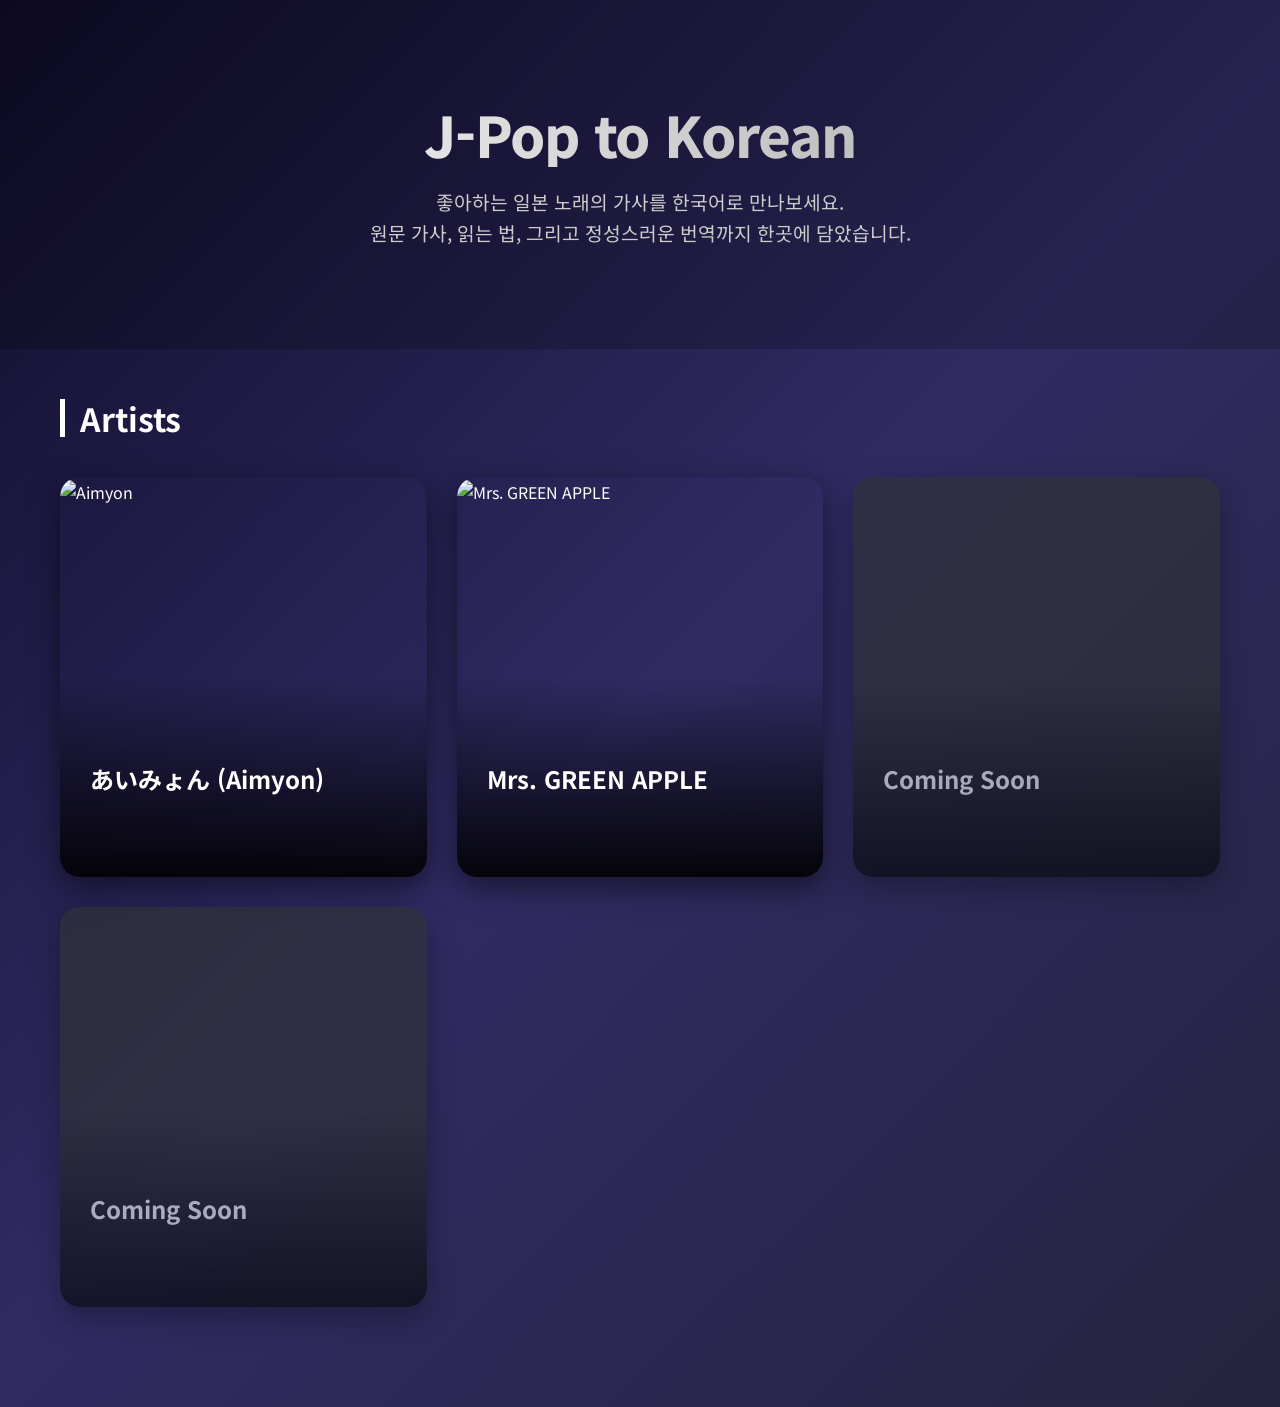
==== index.html @ b69284e0 "index.html을 홈화면으로 변경 (*코드 수정 필요*) / 가사 폴더 이름 수정" ====
<!DOCTYPE html>
<html lang="ko">
<head>
    <meta charset="UTF-8">
    <meta name="viewport" content="width=device-width, initial-scale=1.0">
    <title>J-Pop to Korean | 가사 번역 라이브러리</title>
    <link rel="stylesheet" href="https://cdn.jsdelivr.net/npm/bootstrap@4.6.2/dist/css/bootstrap.min.css">
    <link rel="stylesheet" href="mainPage/style.css">
    <link href="https://fonts.googleapis.com/css2?family=Noto+Sans+KR:wght@400;700;800&display=swap" rel="stylesheet">
</head>
<body>

    <section class="hero-section">
        <div class="container">
            <h1 class="hero-title">J-Pop to Korean</h1>
            <p class="hero-subtitle">
                좋아하는 일본 노래의 가사를 한국어로 만나보세요.<br>
                원문 가사, 읽는 법, 그리고 정성스러운 번역까지 한곳에 담았습니다.
            </p>
        </div>
    </section>

    <div class="artist-container">
        <h2 class="section-title">Artists</h2>

        <div class="artist-grid">
            <!-- Aimyon -->
            <a href="aimyonMain.html" class="artist-card">
                <img src="img/aimyon.jpg" alt="Aimyon" class="artist-image">
                <div class="artist-overlay">
                    <div class="artist-name">あいみょん (Aimyon)</div>
                    <div class="artist-view-btn">노래 보기 →</div>
                </div>
            </a>

            <!-- Mrs. GREEN APPLE -->
            <a href="mrsGreenAppleMain.html" class="artist-card">
                <img src="img/mrs.jpg" alt="Mrs. GREEN APPLE" class="artist-image">
                <div class="artist-overlay">
                    <div class="artist-name">Mrs. GREEN APPLE</div>
                    <div class="artist-view-btn">노래 보기 →</div>
                </div>
            </a>

            <!-- Placeholder 1 -->
            <div class="artist-card" style="opacity: 0.6; cursor: default;">
                <div class="artist-image" style="background: #333; height: 100%; width: 100%;"></div>
                <div class="artist-overlay">
                    <div class="artist-name">Coming Soon</div>
                    <div class="artist-view-btn" style="opacity: 0; pointer-events: none;">-</div>
                </div>
            </div>

            <!-- Placeholder 2 -->
            <div class="artist-card" style="opacity: 0.6; cursor: default;">
                <div class="artist-image" style="background: #333; height: 100%; width: 100%;"></div>
                <div class="artist-overlay">
                    <div class="artist-name">Coming Soon</div>
                    <div class="artist-view-btn" style="opacity: 0; pointer-events: none;">-</div>
                </div>
            </div>
        </div>
    </div>

    <script src="https://cdn.jsdelivr.net/npm/jquery@3.5.1/dist/jquery.slim.min.js"></script>
    <script src="https://cdn.jsdelivr.net/npm/bootstrap@4.6.2/dist/js/bootstrap.bundle.min.js"></script>
</body>
</html>
---- mainPage/style.css ----
body {
    background: linear-gradient(135deg, #0f0c29, #302b63, #24243e);
    color: #ffffff;
    font-family: 'Noto Sans KR', sans-serif;
    min-height: 100vh;
    margin: 0;
    padding: 0;
}

.hero-section {
    padding: 100px 20px;
    text-align: center;
    background: rgba(0, 0, 0, 0.2);
    margin-bottom: 50px;
}

.hero-title {
    font-size: 3.5rem;
    font-weight: 800;
    margin-bottom: 20px;
    background: linear-gradient(to right, #fff, #a5a5a5);
    -webkit-background-clip: text;
    -webkit-text-fill-color: transparent;
    letter-spacing: -1px;
}

.hero-subtitle {
    font-size: 1.2rem;
    color: #ccc;
    max-width: 600px;
    margin: 0 auto;
    line-height: 1.6;
}

.artist-container {
    max-width: 1200px;
    margin: 0 auto;
    padding: 0 20px 100px;
}

.section-title {
    font-size: 2rem;
    font-weight: 700;
    margin-bottom: 40px;
    text-align: left;
    border-left: 5px solid #fff;
    padding-left: 15px;
}

.artist-grid {
    display: grid;
    grid-template-columns: repeat(auto-fill, minmax(280px, 1fr));
    gap: 30px;
}

.artist-card {
    position: relative;
    height: 400px;
    border-radius: 20px;
    overflow: hidden;
    cursor: pointer;
    transition: transform 0.3s ease, box-shadow 0.3s ease;
    box-shadow: 0 10px 30px rgba(0, 0, 0, 0.5);
    text-decoration: none;
    color: white;
}

.artist-card:hover {
    transform: translateY(-10px);
    box-shadow: 0 20px 40px rgba(0, 0, 0, 0.7);
}

.artist-image {
    width: 100%;
    height: 100%;
    object-fit: cover;
    transition: transform 0.5s ease;
}

.artist-card:hover .artist-image {
    transform: scale(1.1);
}

.artist-overlay {
    position: absolute;
    bottom: 0;
    left: 0;
    right: 0;
    height: 50%;
    background: linear-gradient(to top, rgba(0, 0, 0, 0.9), transparent);
    display: flex;
    flex-direction: column;
    justify-content: flex-end;
    padding: 30px;
    transition: background 0.3s ease;
}

.artist-card:hover .artist-overlay {
    background: linear-gradient(to top, rgba(0, 0, 0, 0.7), transparent);
}

.artist-name {
    font-size: 1.5rem;
    font-weight: 700;
    margin-bottom: 10px;
    transition: color 0.3s ease;
}

.artist-view-btn {
    opacity: 0;
    transform: translateY(20px);
    transition: all 0.3s ease;
    background: rgba(255, 255, 255, 0.2);
    backdrop-filter: blur(10px);
    border: 1px solid rgba(255, 255, 255, 0.3);
    color: white;
    padding: 8px 20px;
    border-radius: 30px;
    font-size: 0.9rem;
    width: fit-content;
}

.artist-card:hover .artist-view-btn {
    opacity: 1;
    transform: translateY(0);
}

@media (max-width: 768px) {
    .hero-title {
        font-size: 2.5rem;
    }
    .artist-grid {
        grid-template-columns: repeat(auto-fill, minmax(240px, 1fr));
    }
}
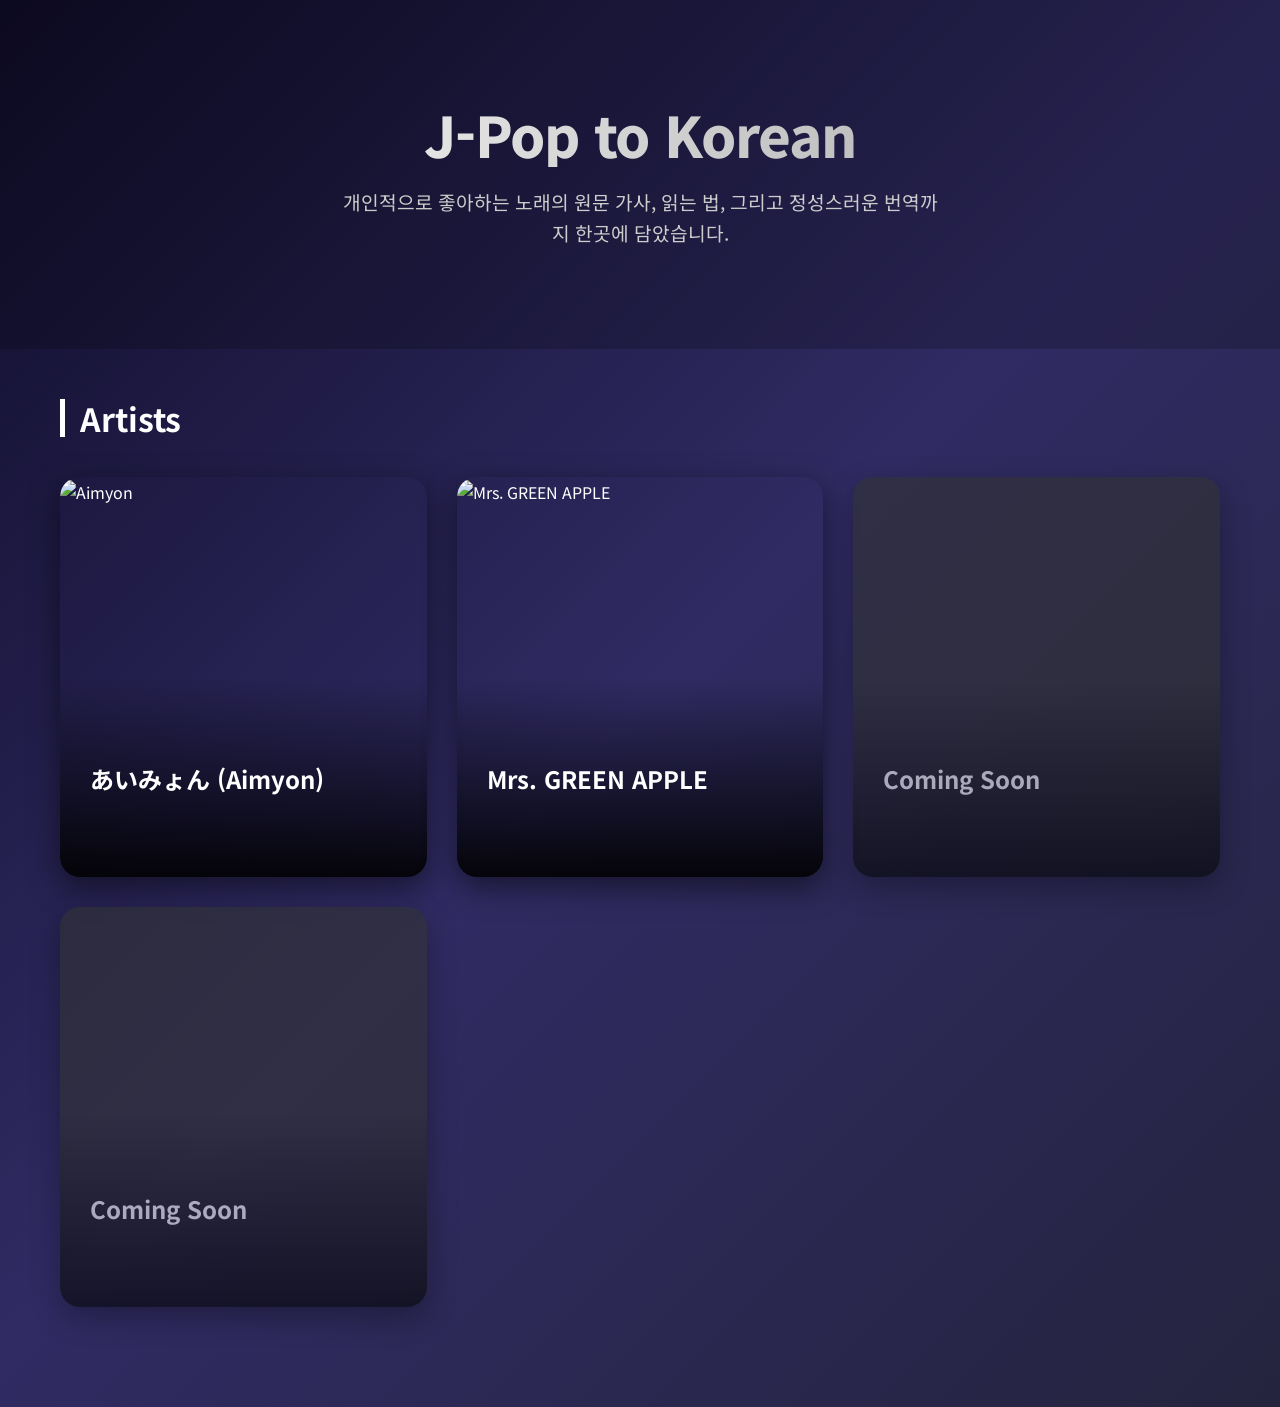
==== commit ac4b9c37: "가수,가사 뷰의 코드 각각 하나의 파일로 통합 / 가로로 볼 때 왼쪽에 영상 나오도록 수정" ====
--- a/index.html
+++ b/index.html
@@ -1,5 +1,6 @@
 <!DOCTYPE html>
 <html lang="ko">
+
 <head>
     <meta charset="UTF-8">
     <meta name="viewport" content="width=device-width, initial-scale=1.0">
@@ -8,14 +9,14 @@
     <link rel="stylesheet" href="mainPage/style.css">
     <link href="https://fonts.googleapis.com/css2?family=Noto+Sans+KR:wght@400;700;800&display=swap" rel="stylesheet">
 </head>
+
 <body>
 
     <section class="hero-section">
         <div class="container">
             <h1 class="hero-title">J-Pop to Korean</h1>
             <p class="hero-subtitle">
-                좋아하는 일본 노래의 가사를 한국어로 만나보세요.<br>
-                원문 가사, 읽는 법, 그리고 정성스러운 번역까지 한곳에 담았습니다.
+                개인적으로 좋아하는 노래의 원문 가사, 읽는 법, 그리고 정성스러운 번역까지 한곳에 담았습니다.
             </p>
         </div>
     </section>
@@ -25,7 +26,7 @@
 
         <div class="artist-grid">
             <!-- Aimyon -->
-            <a href="aimyonMain.html" class="artist-card">
+            <a href="artist.html?artist=aimyon" class="artist-card">
                 <img src="img/aimyon.jpg" alt="Aimyon" class="artist-image">
                 <div class="artist-overlay">
                     <div class="artist-name">あいみょん (Aimyon)</div>
@@ -34,7 +35,7 @@
             </a>
 
             <!-- Mrs. GREEN APPLE -->
-            <a href="mrsGreenAppleMain.html" class="artist-card">
+            <a href="artist.html?artist=mrsgreenapple" class="artist-card">
                 <img src="img/mrs.jpg" alt="Mrs. GREEN APPLE" class="artist-image">
                 <div class="artist-overlay">
                     <div class="artist-name">Mrs. GREEN APPLE</div>
@@ -65,4 +66,5 @@
     <script src="https://cdn.jsdelivr.net/npm/jquery@3.5.1/dist/jquery.slim.min.js"></script>
     <script src="https://cdn.jsdelivr.net/npm/bootstrap@4.6.2/dist/js/bootstrap.bundle.min.js"></script>
 </body>
-</html>
+
+</html>
